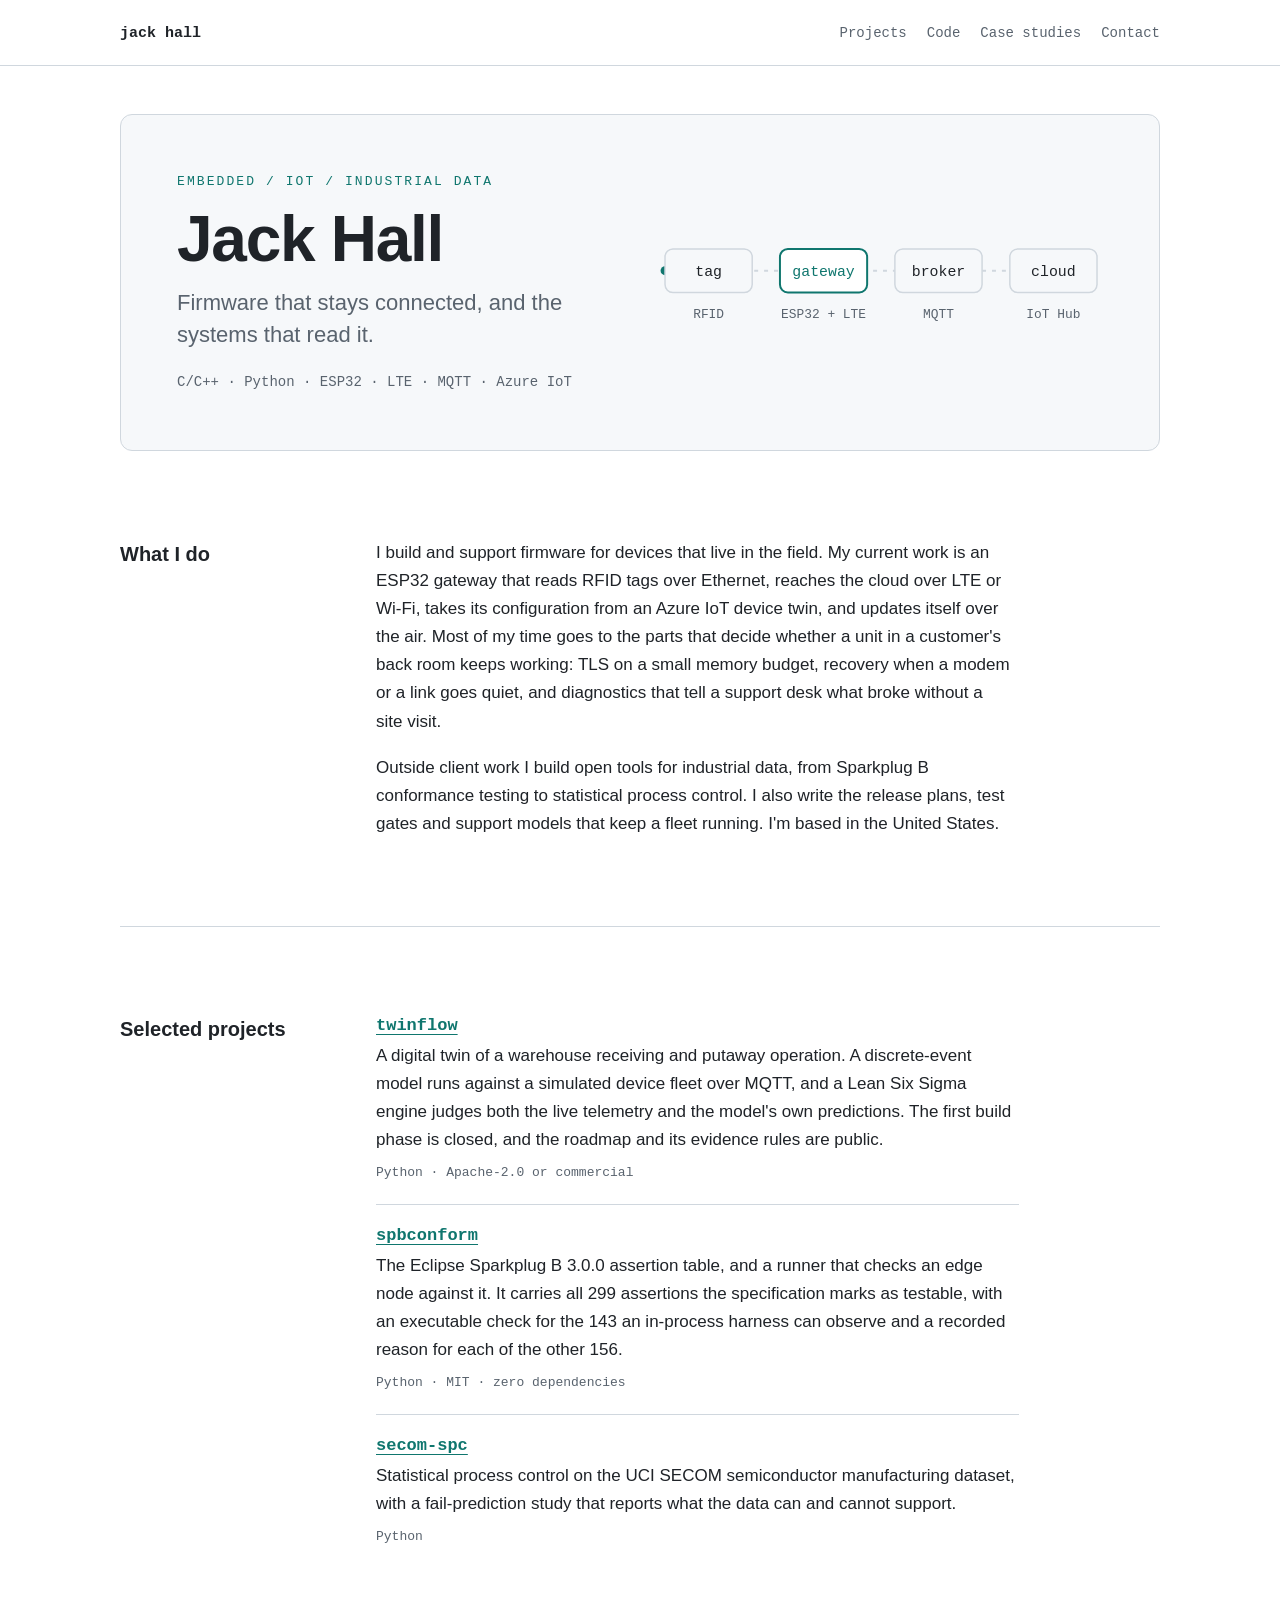
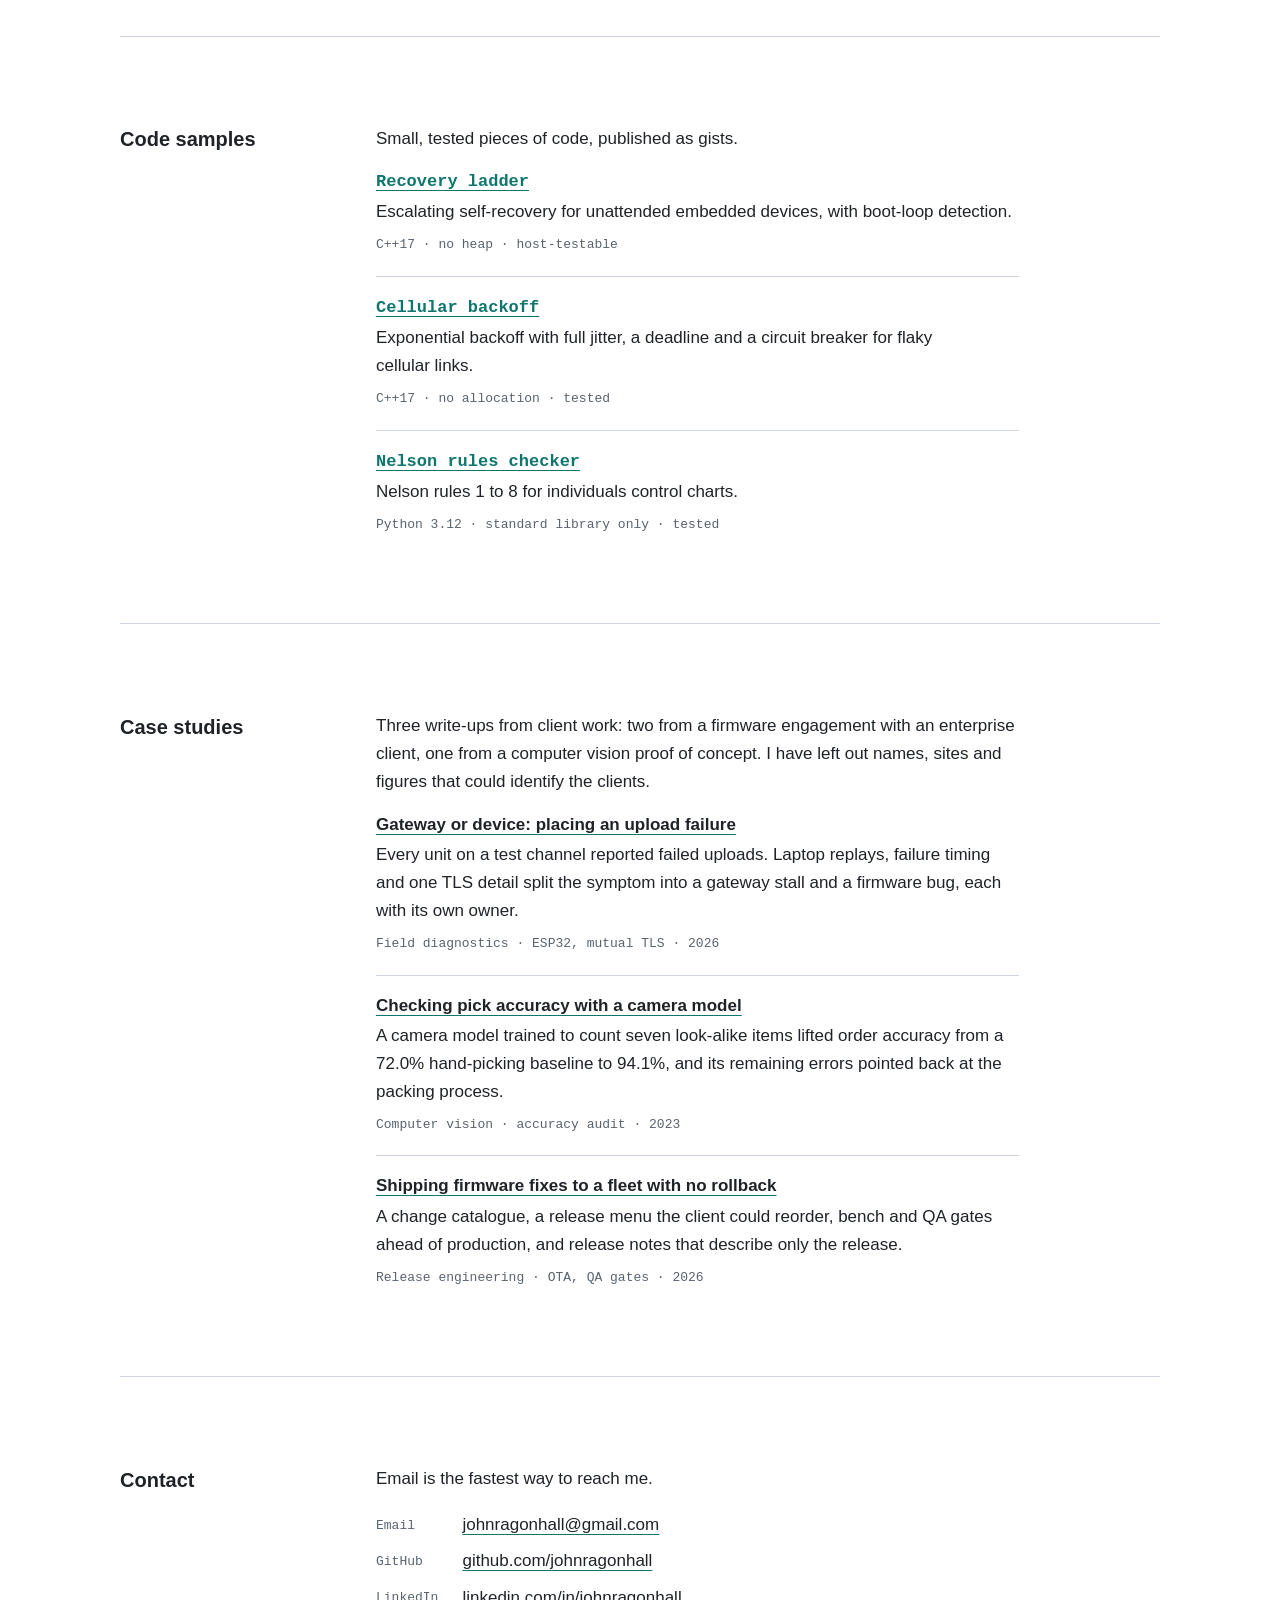
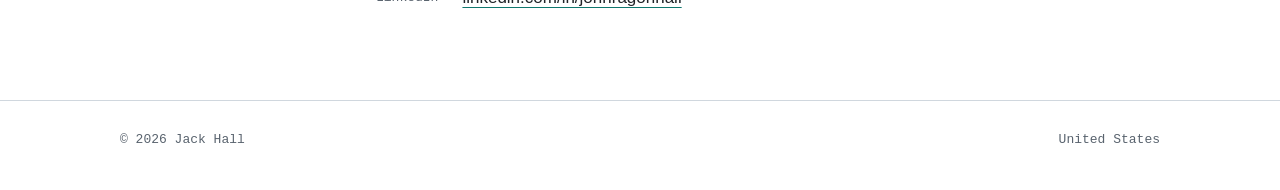
==== index.html @ 140b1123 "feat: publish portfolio site with three case studies - Home page with projects, code samples, case s" ====
<!doctype html>
<html lang="en">
<head>
  <meta charset="utf-8">
  <meta name="viewport" content="width=device-width, initial-scale=1">
  <title>Jack Hall</title>
  <meta name="description" content="Jack Hall, IoT and embedded systems engineer. Firmware that stays connected, and the systems that read it.">
  <meta name="color-scheme" content="light dark">
  <meta name="theme-color" content="#f6f8fa" media="(prefers-color-scheme: light)">
  <meta name="theme-color" content="#0d1117" media="(prefers-color-scheme: dark)">
  <link rel="icon" href="favicon.svg" type="image/svg+xml">
  <link rel="stylesheet" href="styles.css">
</head>
<body>
  <a class="skip" href="#main">Skip to content</a>

  <header class="site-head">
    <div class="wrap">
      <a class="brand" href="./">jack hall</a>
      <nav class="site-nav" aria-label="Primary">
        <ul>
          <li><a href="#projects">Projects</a></li>
          <li><a href="#code-samples">Code</a></li>
          <li><a href="#case-studies">Case studies</a></li>
          <li><a href="#contact">Contact</a></li>
        </ul>
      </nav>
    </div>
  </header>

  <main id="main" class="wrap">
    <section class="hero" aria-labelledby="name">
      <div>
        <p class="kicker">Embedded / IoT / Industrial data</p>
        <h1 id="name">Jack Hall</h1>
        <p class="tagline">Firmware that stays connected, and the systems that read it.</p>
        <p class="stack">C/C++&nbsp;· Python&nbsp;· ESP32&nbsp;· LTE&nbsp;· MQTT&nbsp;· Azure&nbsp;IoT</p>
      </div>
      <figure class="signal">
        <svg viewBox="-2 0 444 92" role="img" aria-labelledby="signal-title">
          <title id="signal-title">Signal path: an RFID tag, read by an ESP32 and LTE gateway, published through an MQTT broker to Azure IoT Hub</title>
          <line class="wire" x1="0" y1="34" x2="436" y2="34"/>
          <circle class="packet" cx="0" cy="34" r="4.5"/>
          <rect class="node" x="0" y="12" width="88" height="44" rx="8"/>
          <text class="label" x="44" y="39">tag</text>
          <text class="sub" x="44" y="82">RFID</text>
          <rect class="node-key" x="116" y="12" width="88" height="44" rx="8"/>
          <text class="label label-key" x="160" y="39">gateway</text>
          <text class="sub" x="160" y="82">ESP32 + LTE</text>
          <rect class="node" x="232" y="12" width="88" height="44" rx="8"/>
          <text class="label" x="276" y="39">broker</text>
          <text class="sub" x="276" y="82">MQTT</text>
          <rect class="node" x="348" y="12" width="88" height="44" rx="8"/>
          <text class="label" x="392" y="39">cloud</text>
          <text class="sub" x="392" y="82">IoT Hub</text>
        </svg>
      </figure>
    </section>

    <section class="section" aria-labelledby="what">
      <h2 id="what">What I do</h2>
      <div class="section-body">
        <p>I build and support firmware for devices that live in the field. My current work is an ESP32 gateway that reads RFID tags over Ethernet, reaches the cloud over LTE or Wi&#8209;Fi, takes its configuration from an Azure IoT device twin, and updates itself over the air. Most of my time goes to the parts that decide whether a unit in a customer's back room keeps working: TLS on a small memory budget, recovery when a modem or a link goes quiet, and diagnostics that tell a support desk what broke without a site visit.</p>
        <p>Outside client work I build open tools for industrial data, from Sparkplug B conformance testing to statistical process control. I also write the release plans, test gates and support models that keep a fleet running. I'm based in the United States.</p>
      </div>
    </section>

    <section class="section" id="projects" aria-labelledby="projects-h">
      <h2 id="projects-h">Selected projects</h2>
      <div class="section-body">
        <ul class="entries">
          <li>
            <h3><a class="repo" href="https://github.com/johnragonhall/twinflow">twinflow</a></h3>
            <p>A digital twin of a warehouse receiving and putaway operation. A discrete-event model runs against a simulated device fleet over MQTT, and a Lean Six Sigma engine judges both the live telemetry and the model's own predictions. The first build phase is closed, and the roadmap and its evidence rules are public.</p>
            <p class="meta">Python · Apache-2.0 or commercial</p>
          </li>
          <li>
            <h3><a class="repo" href="https://github.com/johnragonhall/spbconform">spbconform</a></h3>
            <p>The Eclipse Sparkplug B 3.0.0 assertion table, and a runner that checks an edge node against it. It carries all 299 assertions the specification marks as testable, with an executable check for the 143 an in-process harness can observe and a recorded reason for each of the other 156.</p>
            <p class="meta">Python · MIT · zero dependencies</p>
          </li>
          <li>
            <h3><a class="repo" href="https://github.com/johnragonhall/secom-spc">secom-spc</a></h3>
            <p>Statistical process control on the UCI SECOM semiconductor manufacturing dataset, with a fail-prediction study that reports what the data can and cannot support.</p>
            <p class="meta">Python</p>
          </li>
          <!-- Hidden until the repo is published:
          <li>
            <h3><a class="repo" href="https://github.com/johnragonhall/sparkplug-pipeline">sparkplug-pipeline</a></h3>
            <p>A Sparkplug B data pipeline.</p>
          </li>
          -->
        </ul>
      </div>
    </section>

    <section class="section" id="code-samples" aria-labelledby="samples-h">
      <h2 id="samples-h">Code samples</h2>
      <div class="section-body">
        <p>Small, tested pieces of code, published as gists.</p>
        <ul class="entries">
          <li>
            <h3><a class="repo" href="https://gist.github.com/johnragonhall/40e022699158dc6cc4e20941b1def484">Recovery ladder</a></h3>
            <p>Escalating self-recovery for unattended embedded devices, with boot-loop detection.</p>
            <p class="meta">C++17 · no heap · host-testable</p>
          </li>
          <li>
            <h3><a class="repo" href="https://gist.github.com/johnragonhall/dc041808503e7cbfaa6d99bd95b8b2a3">Cellular backoff</a></h3>
            <p>Exponential backoff with full jitter, a deadline and a circuit breaker for flaky cellular links.</p>
            <p class="meta">C++17 · no allocation · tested</p>
          </li>
          <li>
            <h3><a class="repo" href="https://gist.github.com/johnragonhall/897b5ff8f95737c4feb72646c48edca1">Nelson rules checker</a></h3>
            <p>Nelson rules 1 to 8 for individuals control charts.</p>
            <p class="meta">Python 3.12 · standard library only · tested</p>
          </li>
        </ul>
      </div>
    </section>

    <section class="section" id="case-studies" aria-labelledby="cases-h">
      <h2 id="cases-h">Case studies</h2>
      <div class="section-body">
        <p>Three write-ups from client work: two from a firmware engagement with an enterprise client, one from a computer vision proof of concept. I have left out names, sites and figures that could identify the clients.</p>
        <ul class="entries">
          <li>
            <h3><a href="case-studies/field-diagnostics.html">Gateway or device: placing an upload failure</a></h3>
            <p>Every unit on a test channel reported failed uploads. Laptop replays, failure timing and one TLS detail split the symptom into a gateway stall and a firmware bug, each with its own owner.</p>
            <p class="meta">Field diagnostics · ESP32, mutual TLS · 2026</p>
          </li>
          <li>
            <h3><a href="case-studies/vision-pick-audit.html">Checking pick accuracy with a camera model</a></h3>
            <p>A camera model trained to count seven look-alike items lifted order accuracy from a 72.0% hand-picking baseline to 94.1%, and its remaining errors pointed back at the packing process.</p>
            <p class="meta">Computer vision · accuracy audit · 2023</p>
          </li>
          <li>
            <h3><a href="case-studies/release-structure.html">Shipping firmware fixes to a fleet with no rollback</a></h3>
            <p>A change catalogue, a release menu the client could reorder, bench and QA gates ahead of production, and release notes that describe only the release.</p>
            <p class="meta">Release engineering · OTA, QA gates · 2026</p>
          </li>
        </ul>
      </div>
    </section>

    <section class="section" id="contact" aria-labelledby="contact-h">
      <h2 id="contact-h">Contact</h2>
      <div class="section-body">
        <p>Email is the fastest way to reach me.</p>
        <dl class="contact">
          <dt>Email</dt>
          <dd><a href="mailto:johnragonhall@gmail.com">johnragonhall@gmail.com</a></dd>
          <dt>GitHub</dt>
          <dd><a href="https://github.com/johnragonhall">github.com/johnragonhall</a></dd>
          <dt>LinkedIn</dt>
          <dd><a href="https://www.linkedin.com/in/johnragonhall">linkedin.com/in/johnragonhall</a></dd>
        </dl>
      </div>
    </section>
  </main>

  <footer class="site-foot">
    <div class="wrap">
      <p>© 2026 Jack Hall</p>
      <p>United States</p>
    </div>
  </footer>
</body>
</html>
---- styles.css ----
/* Tokens follow the GitHub profile banner (assets/banner-light.svg, banner-dark.svg). */
:root {
  color-scheme: light dark;
  --bg: #ffffff;
  --surface: #f6f8fa;
  --node: #ffffff;
  --ink: #1f2328;
  --muted: #59636e;
  --rule: #d0d7de;
  --accent: #0f766e;
  --accent-tint: rgb(15 118 110 / 0.09);
  --sans: -apple-system, BlinkMacSystemFont, "Segoe UI", "Noto Sans", Helvetica, Arial, sans-serif;
  --mono: ui-monospace, SFMono-Regular, "SF Mono", Menlo, Consolas, "Liberation Mono", monospace;
  --gutter: clamp(16px, 4vw, 40px);
  --measure: 68ch;
  --radius: 12px;
  --leading: 1.65;
}

@media (prefers-color-scheme: dark) {
  :root {
    --bg: #0d1117;
    --surface: #0d1117;
    --node: #151b23;
    --ink: #e6edf3;
    --muted: #9198a1;
    --rule: #30363d;
    --accent: #2dd4bf;
    --accent-tint: rgb(45 212 191 / 0.12);
    --leading: 1.72;
  }
}

*,
*::before,
*::after {
  box-sizing: border-box;
}

html {
  -webkit-text-size-adjust: 100%;
  text-size-adjust: 100%;
  scroll-padding-top: 1rem;
}

@media (prefers-reduced-motion: no-preference) {
  html {
    scroll-behavior: smooth;
  }
}

body {
  margin: 0;
  background: var(--bg);
  color: var(--ink);
  font-family: var(--sans);
  font-size: 1.0625rem;
  line-height: var(--leading);
  overflow-wrap: break-word;
}

h1,
h2,
h3 {
  line-height: 1.2;
  text-wrap: balance;
}

p,
li,
dd {
  text-wrap: pretty;
}

a {
  color: inherit;
  text-decoration-line: underline;
  text-decoration-color: var(--accent);
  text-decoration-thickness: 1px;
  text-underline-offset: 0.22em;
  transition: text-decoration-thickness 120ms cubic-bezier(0.25, 1, 0.5, 1);
}

a:hover {
  text-decoration-thickness: 2px;
}

:focus-visible {
  outline: 2px solid var(--accent);
  outline-offset: 3px;
  border-radius: 3px;
}

.skip {
  position: absolute;
  left: var(--gutter);
  top: -100px;
  z-index: 10;
  padding: 0.5rem 0.875rem;
  background: var(--ink);
  color: var(--bg);
  font-family: var(--mono);
  font-size: 0.875rem;
  border-radius: 6px;
  text-decoration: none;
}

.skip:focus {
  top: 12px;
}

.wrap {
  max-width: 70rem;
  margin-inline: auto;
  padding-inline: var(--gutter);
}

/* Header */

.site-head {
  border-bottom: 1px solid var(--rule);
}

.site-head .wrap {
  display: flex;
  flex-wrap: wrap;
  align-items: baseline;
  justify-content: space-between;
  gap: 0.5rem 1.5rem;
  padding-block: 1.125rem;
}

.brand {
  font-family: var(--mono);
  font-size: 0.9375rem;
  font-weight: 600;
  text-decoration: none;
}

.site-nav ul {
  display: flex;
  flex-wrap: wrap;
  gap: 0.25rem 1.25rem;
  margin: 0;
  padding: 0;
  list-style: none;
}

.site-nav a {
  font-family: var(--mono);
  font-size: 0.875rem;
  color: var(--muted);
  text-decoration: none;
}

.site-nav a:hover,
.site-nav a[aria-current="page"] {
  color: var(--ink);
  text-decoration: underline;
  text-decoration-color: var(--accent);
}

/* Hero, drawn after the banner card */

.hero {
  display: grid;
  gap: 2.5rem;
  align-items: center;
  margin-block: clamp(24px, 4vw, 48px) 0;
  padding: clamp(24px, 5vw, 56px);
  background: var(--surface);
  border: 1px solid var(--rule);
  border-radius: var(--radius);
}

@media (min-width: 62rem) {
  .hero {
    grid-template-columns: minmax(0, 1fr) minmax(0, 440px);
  }
}

.kicker {
  margin: 0 0 0.875rem;
  font-family: var(--mono);
  font-size: 0.8125rem;
  letter-spacing: 0.16em;
  text-transform: uppercase;
  color: var(--accent);
}

.hero h1 {
  margin: 0;
  font-size: clamp(2.5rem, 1.75rem + 3.5vw, 4rem);
  font-weight: 700;
  letter-spacing: -0.02em;
  line-height: 1.05;
}

.tagline {
  margin: 0.875rem 0 0;
  max-width: 34ch;
  font-size: clamp(1.125rem, 1rem + 0.6vw, 1.375rem);
  line-height: 1.45;
  color: var(--muted);
}

.stack {
  margin: 1.25rem 0 0;
  font-family: var(--mono);
  font-size: 0.875rem;
  color: var(--muted);
}

.signal {
  margin: 0;
  width: 100%;
  max-width: 440px;
}

.signal svg {
  display: block;
  width: 100%;
  height: auto;
  overflow: visible;
}

.signal .wire {
  stroke: var(--rule);
  stroke-width: 2;
  stroke-dasharray: 4 6;
}

.signal .node {
  fill: var(--surface);
  stroke: var(--rule);
  stroke-width: 1.5;
}

.signal .node-key {
  fill: var(--node);
  stroke: var(--accent);
  stroke-width: 2;
}

.signal text {
  font-family: var(--mono);
  text-anchor: middle;
}

.signal .label {
  font-size: 15px;
  fill: var(--ink);
}

.signal .label-key {
  fill: var(--accent);
}

.signal .sub {
  font-size: 13px;
  fill: var(--muted);
}

.signal .packet {
  fill: var(--accent);
}

@media (prefers-reduced-motion: no-preference) {
  .signal .packet {
    animation: travel 4.8s linear infinite;
  }
}

@media (prefers-reduced-motion: reduce) {
  .signal .packet {
    opacity: 0;
  }
}

@keyframes travel {
  from {
    transform: translateX(0);
  }
  to {
    transform: translateX(436px);
  }
}

/* Sections: heading in a narrow column, text at a readable measure */

.section {
  padding-block: clamp(44px, 7vw, 88px);
  border-top: 1px solid var(--rule);
}

.hero + .section {
  border-top: 0;
}

.section > h2,
.section > .section-body {
  min-width: 0;
}

.section > h2 {
  margin: 0 0 1.25rem;
  font-size: 1.25rem;
  font-weight: 650;
}

@media (min-width: 56rem) {
  .section {
    display: grid;
    grid-template-columns: 13rem minmax(0, 1fr);
    column-gap: 3rem;
  }

  .section > h2 {
    margin: 0;
    padding-top: 0.15rem;
  }
}

.section-body {
  max-width: var(--measure);
}

.section-body > :first-child {
  margin-top: 0;
}

.section-body > :last-child {
  margin-bottom: 0;
}

.section-body p {
  margin: 0 0 1.125rem;
}

/* Project and case study lists */

.entries {
  margin: 0;
  padding: 0;
  list-style: none;
}

.entries > li {
  padding-block: 1.25rem;
  border-bottom: 1px solid var(--rule);
}

.entries > li:first-child {
  padding-top: 0;
}

.entries > li:last-child {
  border-bottom: 0;
  padding-bottom: 0;
}

.entries h3 {
  margin: 0;
  font-size: 1.0625rem;
  font-weight: 650;
}

.entries .repo {
  font-family: var(--mono);
  color: var(--accent);
}

.entries p {
  margin: 0.375rem 0 0;
}

.meta {
  font-family: var(--mono);
  font-size: 0.8125rem;
  color: var(--muted);
}

.entries .meta {
  margin-top: 0.5rem;
}

.status {
  display: inline-block;
  margin-left: 0.5rem;
  padding: 0 0.5rem;
  font-family: var(--mono);
  font-size: 0.75rem;
  font-weight: 400;
  line-height: 1.6;
  color: var(--muted);
  border: 1px solid var(--rule);
  border-radius: 999px;
  vertical-align: 0.1em;
}

.contact {
  display: grid;
  grid-template-columns: max-content minmax(0, 1fr);
  gap: 0.5rem 1.5rem;
  margin: 0;
}

.contact dt {
  font-family: var(--mono);
  font-size: 0.8125rem;
  color: var(--muted);
  padding-top: 0.2rem;
}

.contact dd {
  margin: 0;
}

/* Footer */

.site-foot {
  border-top: 1px solid var(--rule);
}

.site-foot .wrap {
  display: flex;
  flex-wrap: wrap;
  justify-content: space-between;
  gap: 0.5rem 1.5rem;
  padding-block: 1.75rem 2.5rem;
  font-family: var(--mono);
  font-size: 0.8125rem;
  color: var(--muted);
}

.site-foot p {
  margin: 0;
}

/* Case study pages */

.case-head {
  padding-block: clamp(36px, 6vw, 72px) clamp(28px, 4vw, 44px);
}

.case-head h1 {
  margin: 0;
  max-width: 24ch;
  font-size: clamp(2rem, 1.5rem + 2.4vw, 3rem);
  font-weight: 700;
  letter-spacing: -0.015em;
}

.dek {
  margin: 1rem 0 0;
  max-width: 60ch;
  font-size: clamp(1.0625rem, 1rem + 0.4vw, 1.25rem);
  line-height: 1.5;
  color: var(--muted);
}

.facts {
  display: grid;
  grid-template-columns: repeat(auto-fit, minmax(12rem, 1fr));
  gap: 1rem 2rem;
  margin: 2rem 0 0;
  padding-block: 1.125rem;
  border-block: 1px solid var(--rule);
}

.facts div {
  min-width: 0;
}

.facts dt {
  font-family: var(--mono);
  font-size: 0.8125rem;
  color: var(--muted);
}

.facts dd {
  margin: 0.125rem 0 0;
  font-size: 0.9375rem;
  line-height: 1.5;
}

.case .section-body h3 {
  margin: 2rem 0 0.5rem;
  font-size: 1.0625rem;
  font-weight: 650;
}

.case .section-body h3:first-child {
  margin-top: 0;
}

.case .section-body ul {
  margin: 0 0 1.125rem;
  padding-left: 1.25rem;
}

.case .section-body li {
  margin-bottom: 0.625rem;
}

.case .section-body li::marker {
  color: var(--accent);
}

.num {
  font-variant-numeric: tabular-nums;
}

/* Figures inside case studies */

.figure {
  margin: 1.75rem 0;
}

.figure figcaption {
  margin-bottom: 0.75rem;
  font-family: var(--mono);
  font-size: 0.8125rem;
  color: var(--muted);
}

.data {
  width: 100%;
  border-collapse: collapse;
  font-size: 0.9375rem;
  line-height: 1.5;
}

.data th,
.data td {
  padding: 0.625rem 0.75rem 0.625rem 0;
  text-align: left;
  vertical-align: top;
  border-bottom: 1px solid var(--rule);
}

.data thead th {
  font-family: var(--mono);
  font-size: 0.8125rem;
  font-weight: 400;
  color: var(--muted);
  border-bottom-color: var(--ink);
}

.data tbody th {
  font-weight: 600;
}

.data tfoot td,
.data tfoot th {
  font-weight: 650;
  border-bottom: 0;
}

.data .r {
  text-align: right;
  padding-right: 1rem;
  font-variant-numeric: tabular-nums;
}

.points {
  display: inline-block;
  padding: 0.0625rem 0.5rem;
  font-family: var(--mono);
  font-size: 0.8125rem;
  white-space: nowrap;
  color: var(--accent);
  background: var(--accent-tint);
  border-radius: 6px;
}

.points.neutral {
  color: var(--muted);
  background: transparent;
  border: 1px solid var(--rule);
}

.carries {
  display: block;
  margin-top: 0.125rem;
  font-weight: 400;
  font-size: 0.875rem;
  color: var(--muted);
}

.bar {
  width: 30%;
  padding-right: 0;
}

.bar span {
  display: block;
  height: 10px;
  margin-top: 0.45rem;
  width: var(--w);
  min-width: 3px;
  background: var(--accent);
  border-radius: 2px;
}

@media (max-width: 40rem) {
  .stacked thead {
    position: absolute;
    width: 1px;
    height: 1px;
    overflow: hidden;
    clip-path: inset(50%);
    white-space: nowrap;
  }

  .stacked tr {
    display: block;
    padding-block: 0.75rem;
    border-bottom: 1px solid var(--rule);
  }

  .stacked th,
  .stacked td {
    display: block;
    padding: 0.125rem 0;
    border: 0;
  }

  .stacked td[data-label]::before {
    content: attr(data-label);
    display: block;
    font-family: var(--mono);
    font-size: 0.75rem;
    color: var(--muted);
  }

  .bar {
    width: 22%;
  }
}

/* Release path: a real sequence, so it carries step numbers */

.flow {
  counter-reset: step;
  display: grid;
  gap: 0;
  margin: 0;
  padding: 0;
  list-style: none;
}

.flow li {
  counter-increment: step;
  position: relative;
  padding: 0 0 1.25rem 2.5rem;
  margin: 0;
}

.flow li::before {
  content: counter(step);
  position: absolute;
  left: 0;
  top: 0;
  display: grid;
  place-items: center;
  width: 1.75rem;
  height: 1.75rem;
  font-family: var(--mono);
  font-size: 0.8125rem;
  color: var(--accent);
  background: var(--bg);
  border: 1px solid var(--accent);
  border-radius: 50%;
}

.flow li::after {
  content: "";
  position: absolute;
  left: calc(0.875rem - 0.5px);
  top: 1.75rem;
  bottom: 0;
  width: 1px;
  background: var(--rule);
}

.flow li:last-child::after {
  display: none;
}

.flow strong {
  display: block;
  font-weight: 650;
  line-height: 1.75rem;
}

.flow span {
  display: block;
  font-size: 0.9375rem;
  line-height: 1.5;
  color: var(--muted);
}

.case-nav {
  display: flex;
  flex-wrap: wrap;
  justify-content: space-between;
  gap: 1rem 2rem;
  padding-block: 2rem;
  border-top: 1px solid var(--rule);
  font-family: var(--mono);
  font-size: 0.875rem;
}

.visually-hidden {
  position: absolute;
  width: 1px;
  height: 1px;
  overflow: hidden;
  clip-path: inset(50%);
  white-space: nowrap;
}

.case .section {
  padding-block: clamp(36px, 5vw, 64px);
}

.case .case-head + .section {
  border-top: 0;
  padding-top: clamp(16px, 3vw, 32px);
}
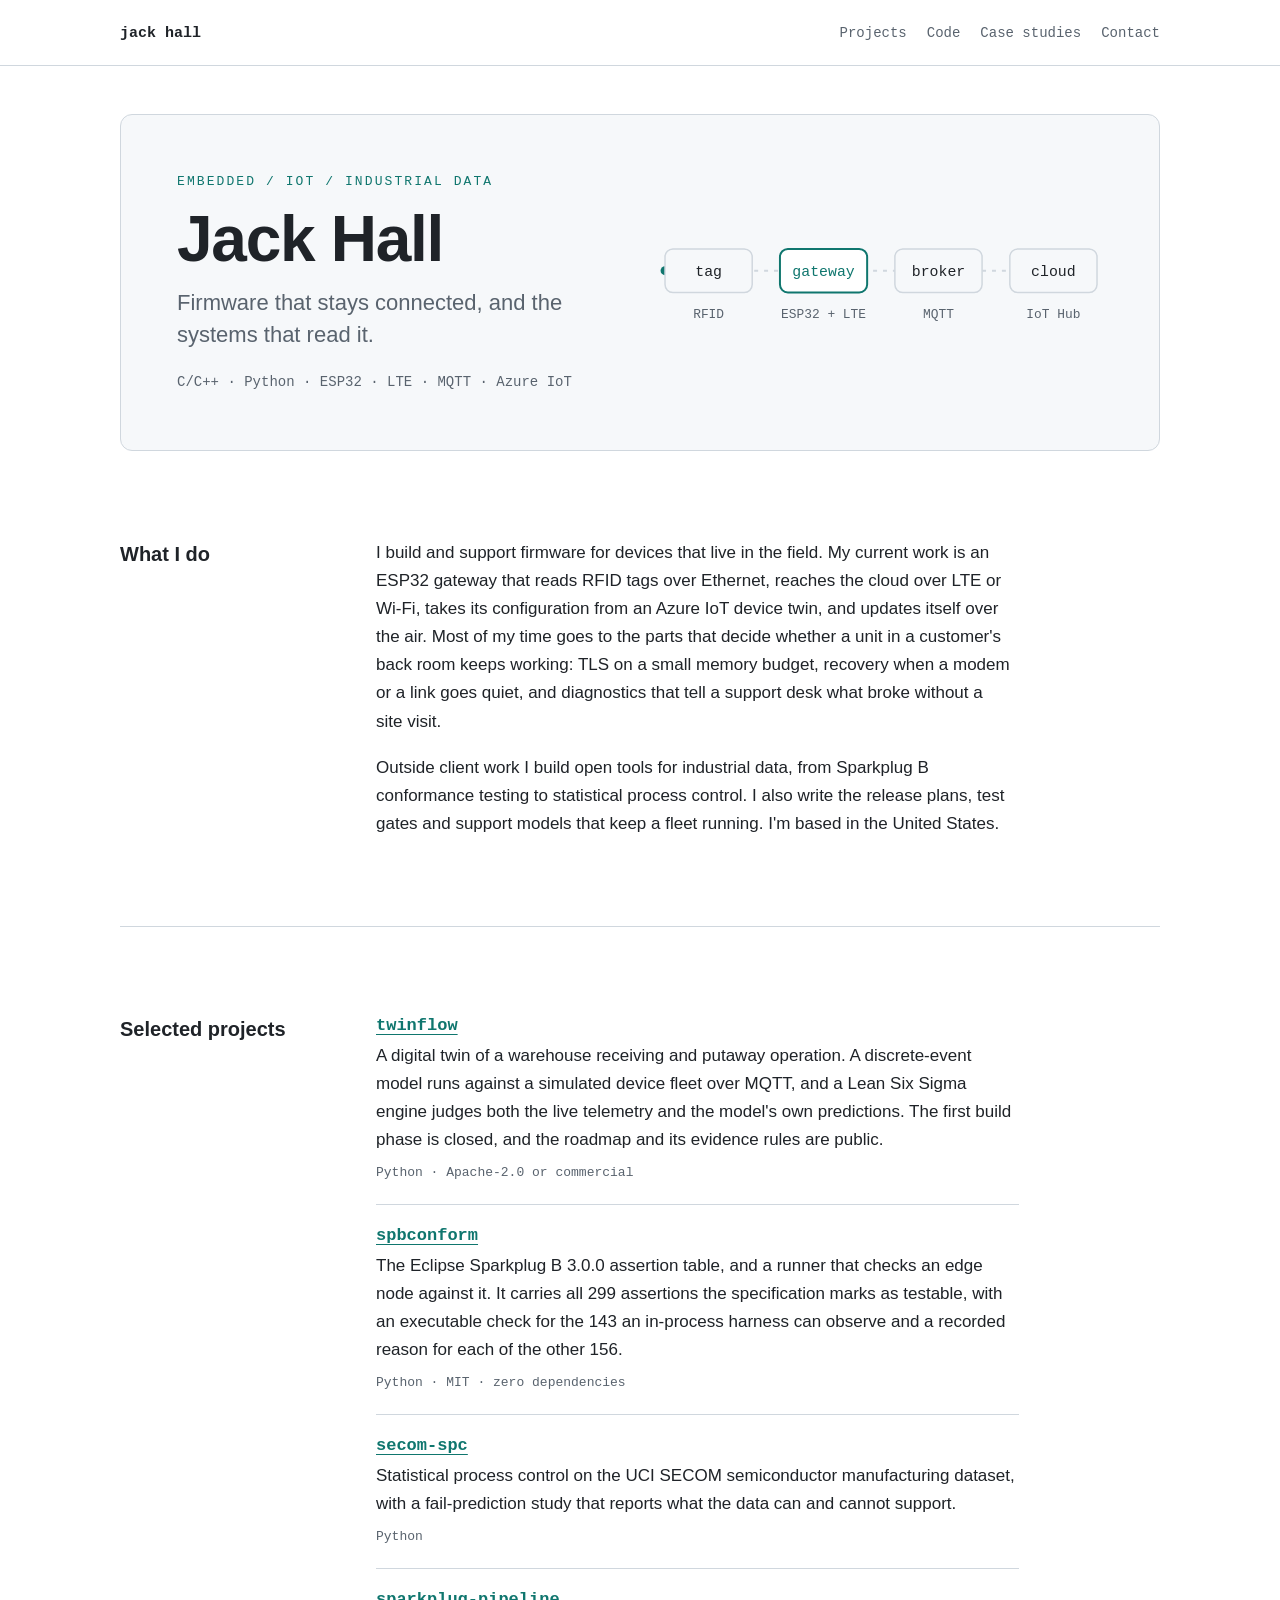
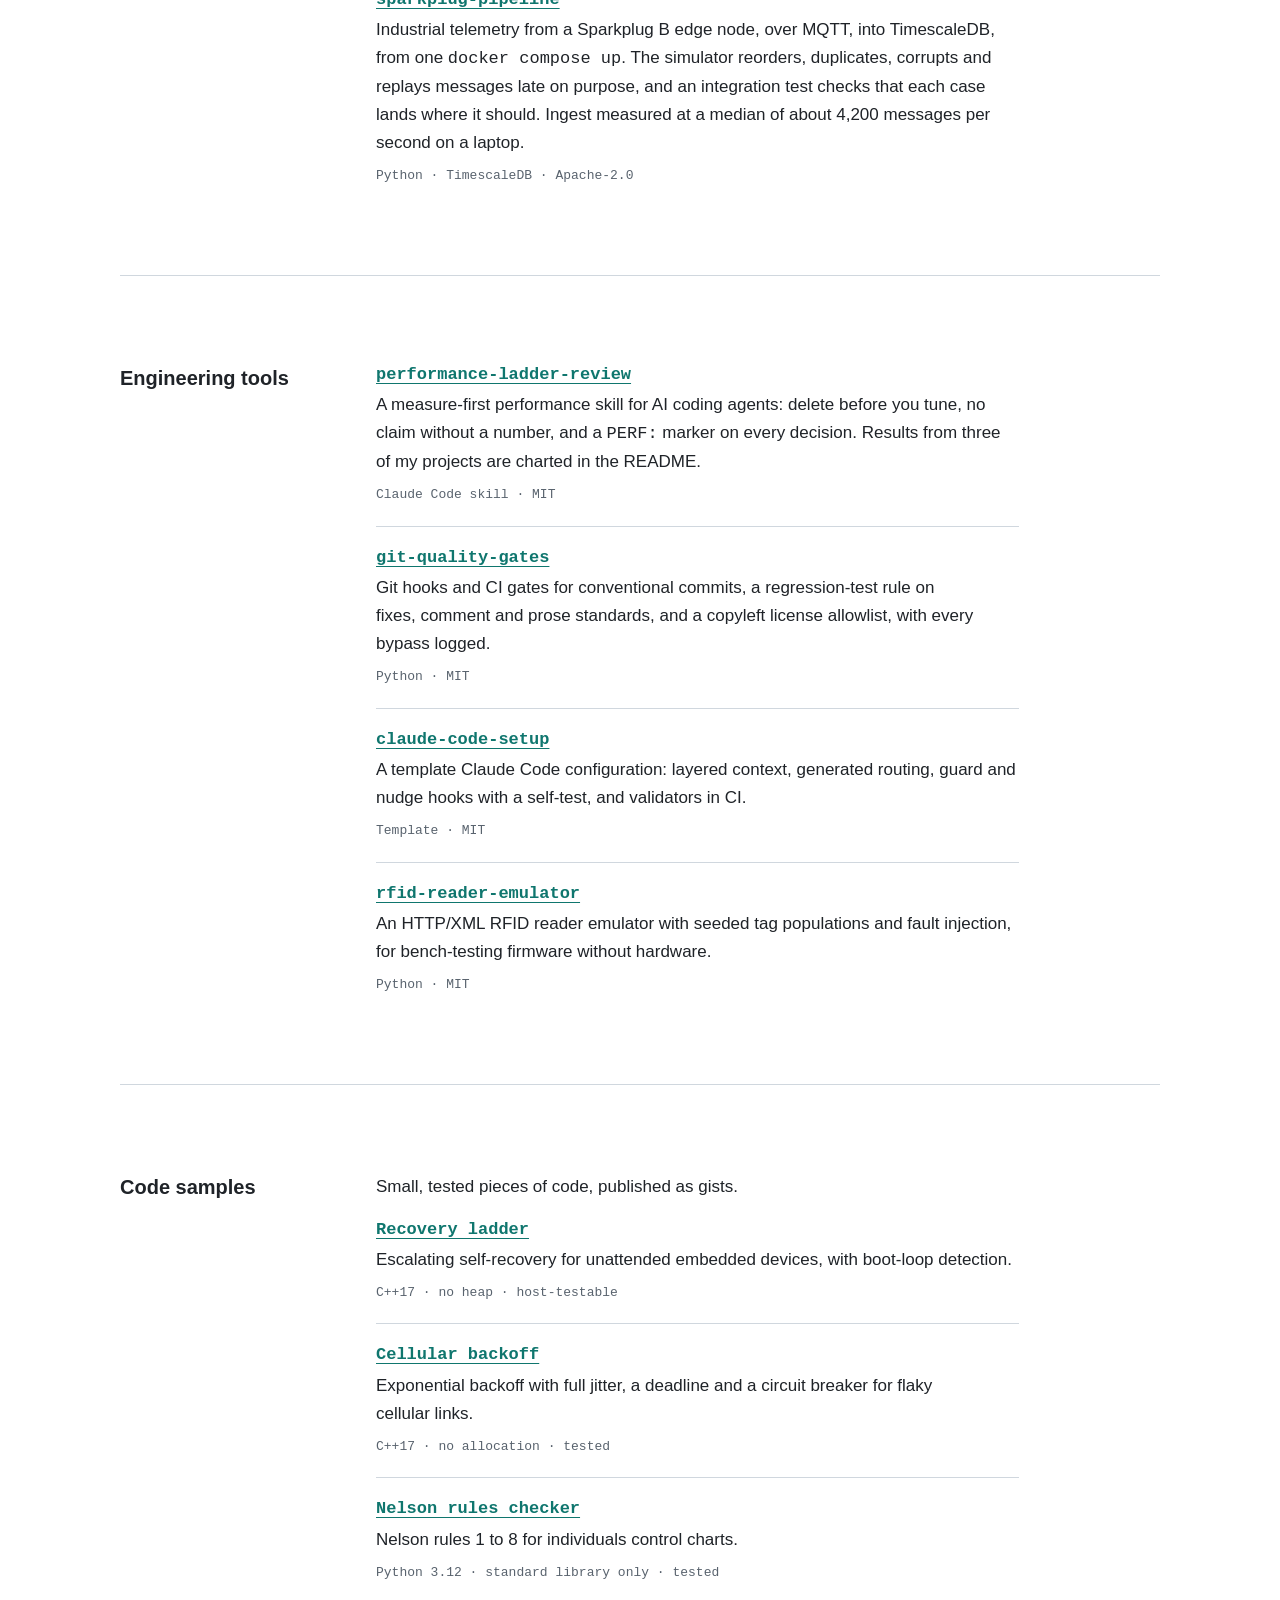
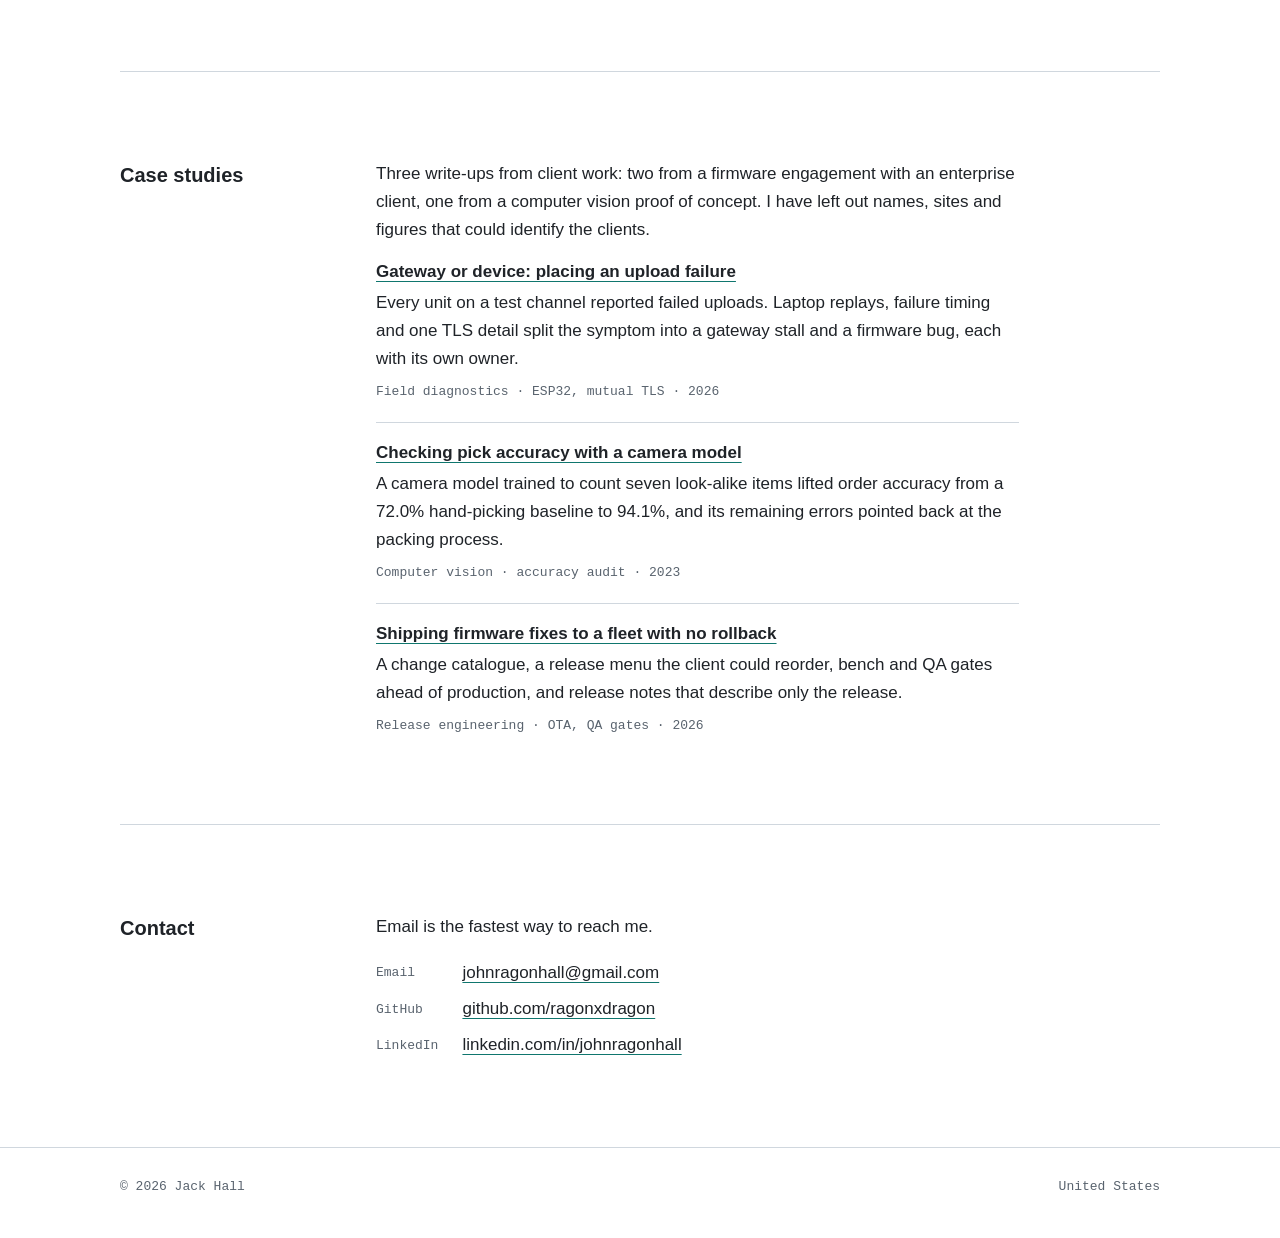
==== commit 80b23083: "feat: add the pipeline and engineering tools, and use the ragonxdragon account links" ====
--- a/index.html
+++ b/index.html
@@ -70,26 +70,53 @@
       <div class="section-body">
         <ul class="entries">
           <li>
-            <h3><a class="repo" href="https://github.com/johnragonhall/twinflow">twinflow</a></h3>
+            <h3><a class="repo" href="https://github.com/ragonxdragon/twinflow">twinflow</a></h3>
             <p>A digital twin of a warehouse receiving and putaway operation. A discrete-event model runs against a simulated device fleet over MQTT, and a Lean Six Sigma engine judges both the live telemetry and the model's own predictions. The first build phase is closed, and the roadmap and its evidence rules are public.</p>
             <p class="meta">Python · Apache-2.0 or commercial</p>
           </li>
           <li>
-            <h3><a class="repo" href="https://github.com/johnragonhall/spbconform">spbconform</a></h3>
+            <h3><a class="repo" href="https://github.com/ragonxdragon/spbconform">spbconform</a></h3>
             <p>The Eclipse Sparkplug B 3.0.0 assertion table, and a runner that checks an edge node against it. It carries all 299 assertions the specification marks as testable, with an executable check for the 143 an in-process harness can observe and a recorded reason for each of the other 156.</p>
             <p class="meta">Python · MIT · zero dependencies</p>
           </li>
           <li>
-            <h3><a class="repo" href="https://github.com/johnragonhall/secom-spc">secom-spc</a></h3>
+            <h3><a class="repo" href="https://github.com/ragonxdragon/secom-spc">secom-spc</a></h3>
             <p>Statistical process control on the UCI SECOM semiconductor manufacturing dataset, with a fail-prediction study that reports what the data can and cannot support.</p>
             <p class="meta">Python</p>
           </li>
-          <!-- Hidden until the repo is published:
           <li>
-            <h3><a class="repo" href="https://github.com/johnragonhall/sparkplug-pipeline">sparkplug-pipeline</a></h3>
-            <p>A Sparkplug B data pipeline.</p>
+            <h3><a class="repo" href="https://github.com/ragonxdragon/sparkplug-pipeline">sparkplug-pipeline</a></h3>
+            <p>Industrial telemetry from a Sparkplug B edge node, over MQTT, into TimescaleDB, from one <code>docker compose up</code>. The simulator reorders, duplicates, corrupts and replays messages late on purpose, and an integration test checks that each case lands where it should. Ingest measured at a median of about 4,200 messages per second on a laptop.</p>
+            <p class="meta">Python · TimescaleDB · Apache-2.0</p>
           </li>
-          -->
+        </ul>
+      </div>
+    </section>
+
+    <section class="section" id="tools" aria-labelledby="tools-h">
+      <h2 id="tools-h">Engineering tools</h2>
+      <div class="section-body">
+        <ul class="entries">
+          <li>
+            <h3><a class="repo" href="https://github.com/ragonxdragon/performance-ladder-review">performance-ladder-review</a></h3>
+            <p>A measure-first performance skill for AI coding agents: delete before you tune, no claim without a number, and a <code>PERF:</code> marker on every decision. Results from three of my projects are charted in the README.</p>
+            <p class="meta">Claude Code skill · MIT</p>
+          </li>
+          <li>
+            <h3><a class="repo" href="https://github.com/ragonxdragon/git-quality-gates">git-quality-gates</a></h3>
+            <p>Git hooks and CI gates for conventional commits, a regression-test rule on fixes, comment and prose standards, and a copyleft license allowlist, with every bypass logged.</p>
+            <p class="meta">Python · MIT</p>
+          </li>
+          <li>
+            <h3><a class="repo" href="https://github.com/ragonxdragon/claude-code-setup">claude-code-setup</a></h3>
+            <p>A template Claude Code configuration: layered context, generated routing, guard and nudge hooks with a self-test, and validators in CI.</p>
+            <p class="meta">Template · MIT</p>
+          </li>
+          <li>
+            <h3><a class="repo" href="https://github.com/ragonxdragon/rfid-reader-emulator">rfid-reader-emulator</a></h3>
+            <p>An HTTP/XML RFID reader emulator with seeded tag populations and fault injection, for bench-testing firmware without hardware.</p>
+            <p class="meta">Python · MIT</p>
+          </li>
         </ul>
       </div>
     </section>
@@ -100,17 +127,17 @@
         <p>Small, tested pieces of code, published as gists.</p>
         <ul class="entries">
           <li>
-            <h3><a class="repo" href="https://gist.github.com/johnragonhall/40e022699158dc6cc4e20941b1def484">Recovery ladder</a></h3>
+            <h3><a class="repo" href="https://gist.github.com/ragonxdragon/40e022699158dc6cc4e20941b1def484">Recovery ladder</a></h3>
             <p>Escalating self-recovery for unattended embedded devices, with boot-loop detection.</p>
             <p class="meta">C++17 · no heap · host-testable</p>
           </li>
           <li>
-            <h3><a class="repo" href="https://gist.github.com/johnragonhall/dc041808503e7cbfaa6d99bd95b8b2a3">Cellular backoff</a></h3>
+            <h3><a class="repo" href="https://gist.github.com/ragonxdragon/dc041808503e7cbfaa6d99bd95b8b2a3">Cellular backoff</a></h3>
             <p>Exponential backoff with full jitter, a deadline and a circuit breaker for flaky cellular links.</p>
             <p class="meta">C++17 · no allocation · tested</p>
           </li>
           <li>
-            <h3><a class="repo" href="https://gist.github.com/johnragonhall/897b5ff8f95737c4feb72646c48edca1">Nelson rules checker</a></h3>
+            <h3><a class="repo" href="https://gist.github.com/ragonxdragon/897b5ff8f95737c4feb72646c48edca1">Nelson rules checker</a></h3>
             <p>Nelson rules 1 to 8 for individuals control charts.</p>
             <p class="meta">Python 3.12 · standard library only · tested</p>
           </li>
@@ -150,7 +177,7 @@
           <dt>Email</dt>
           <dd><a href="mailto:johnragonhall@gmail.com">johnragonhall@gmail.com</a></dd>
           <dt>GitHub</dt>
-          <dd><a href="https://github.com/johnragonhall">github.com/johnragonhall</a></dd>
+          <dd><a href="https://github.com/ragonxdragon">github.com/ragonxdragon</a></dd>
           <dt>LinkedIn</dt>
           <dd><a href="https://www.linkedin.com/in/johnragonhall">linkedin.com/in/johnragonhall</a></dd>
         </dl>
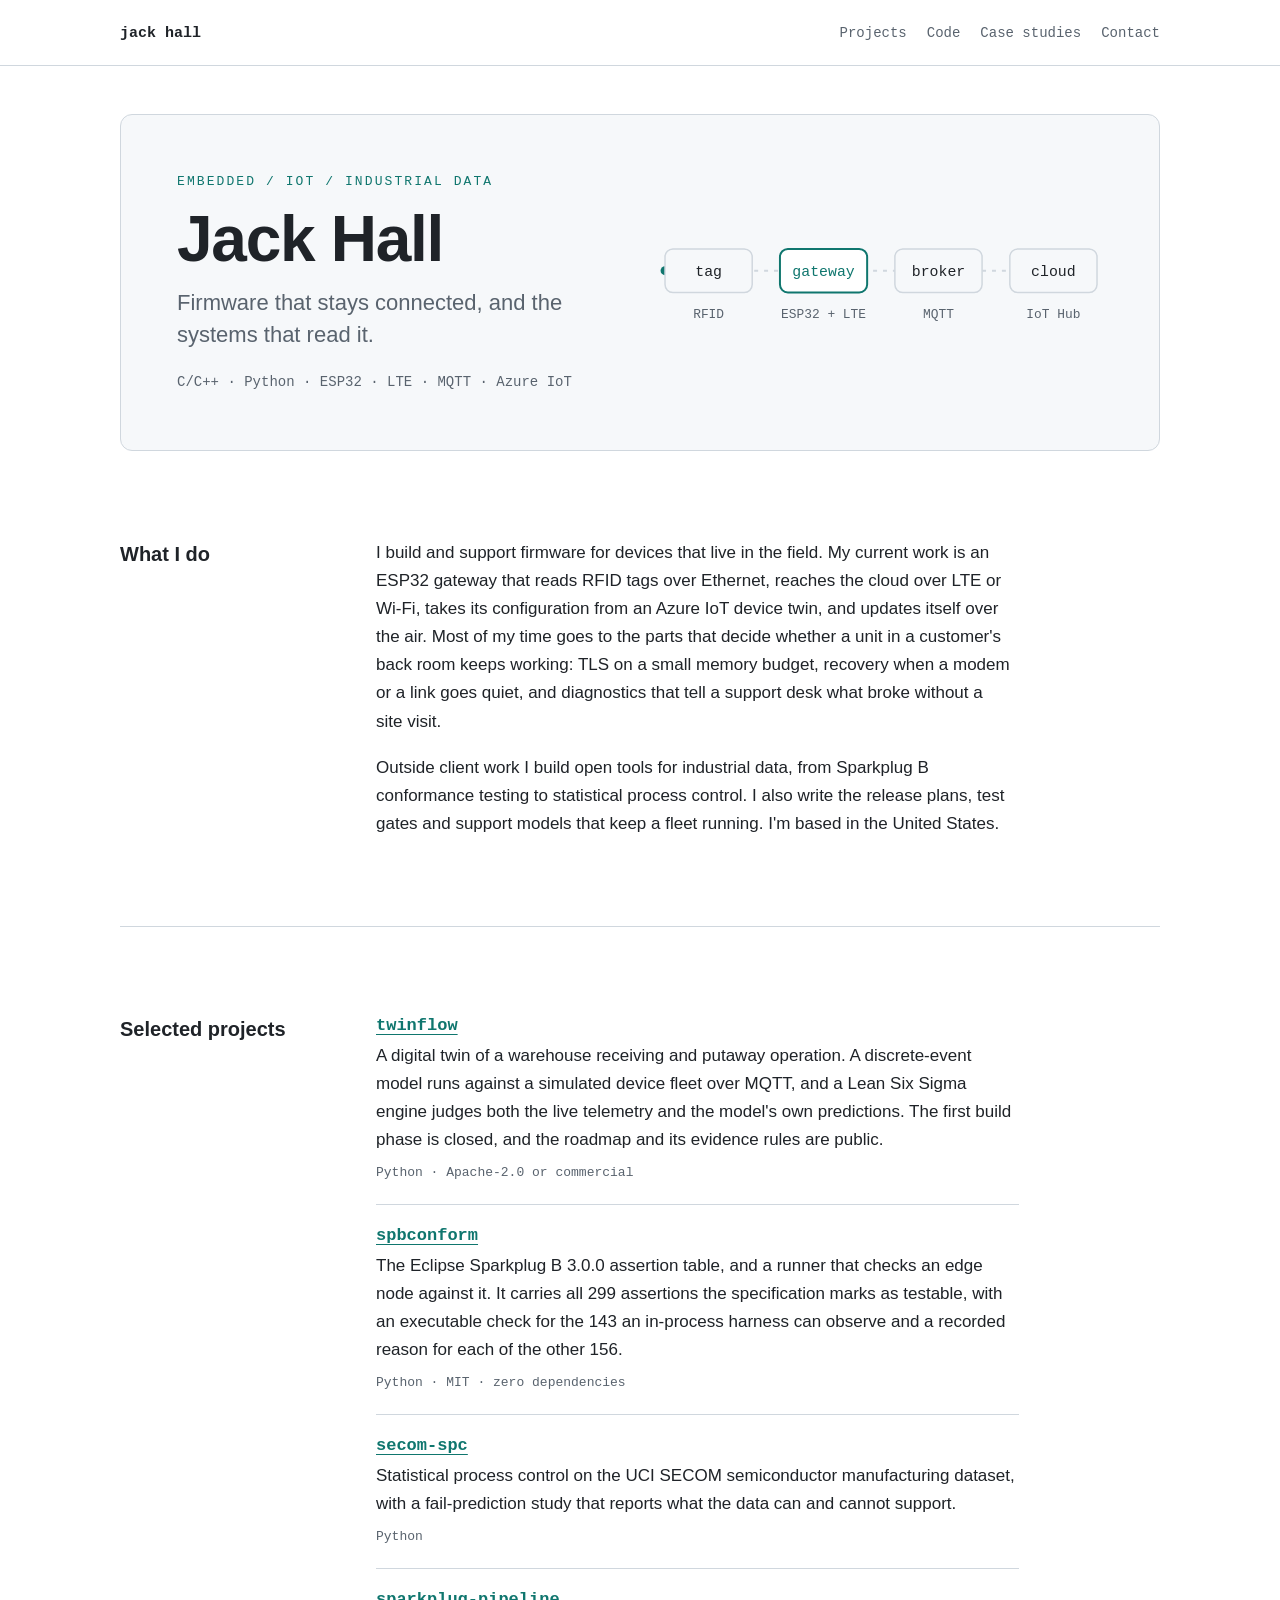
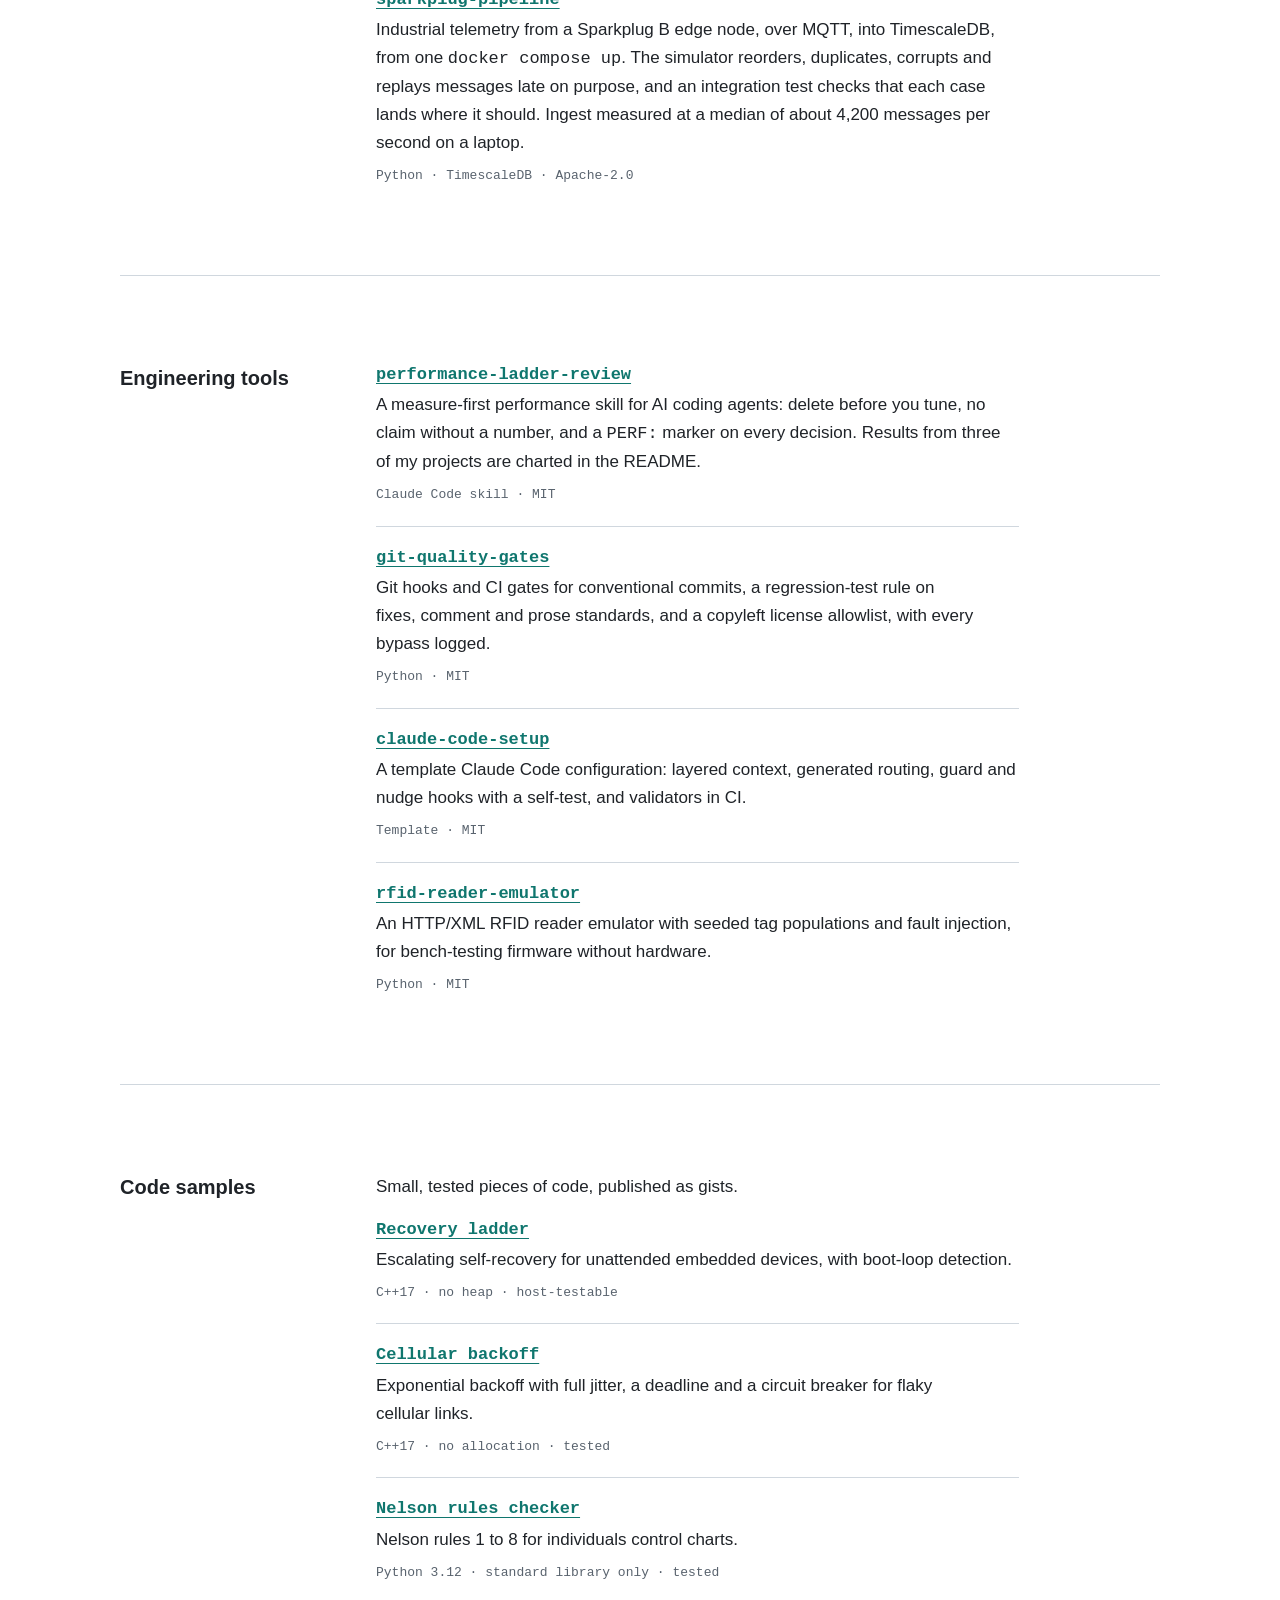
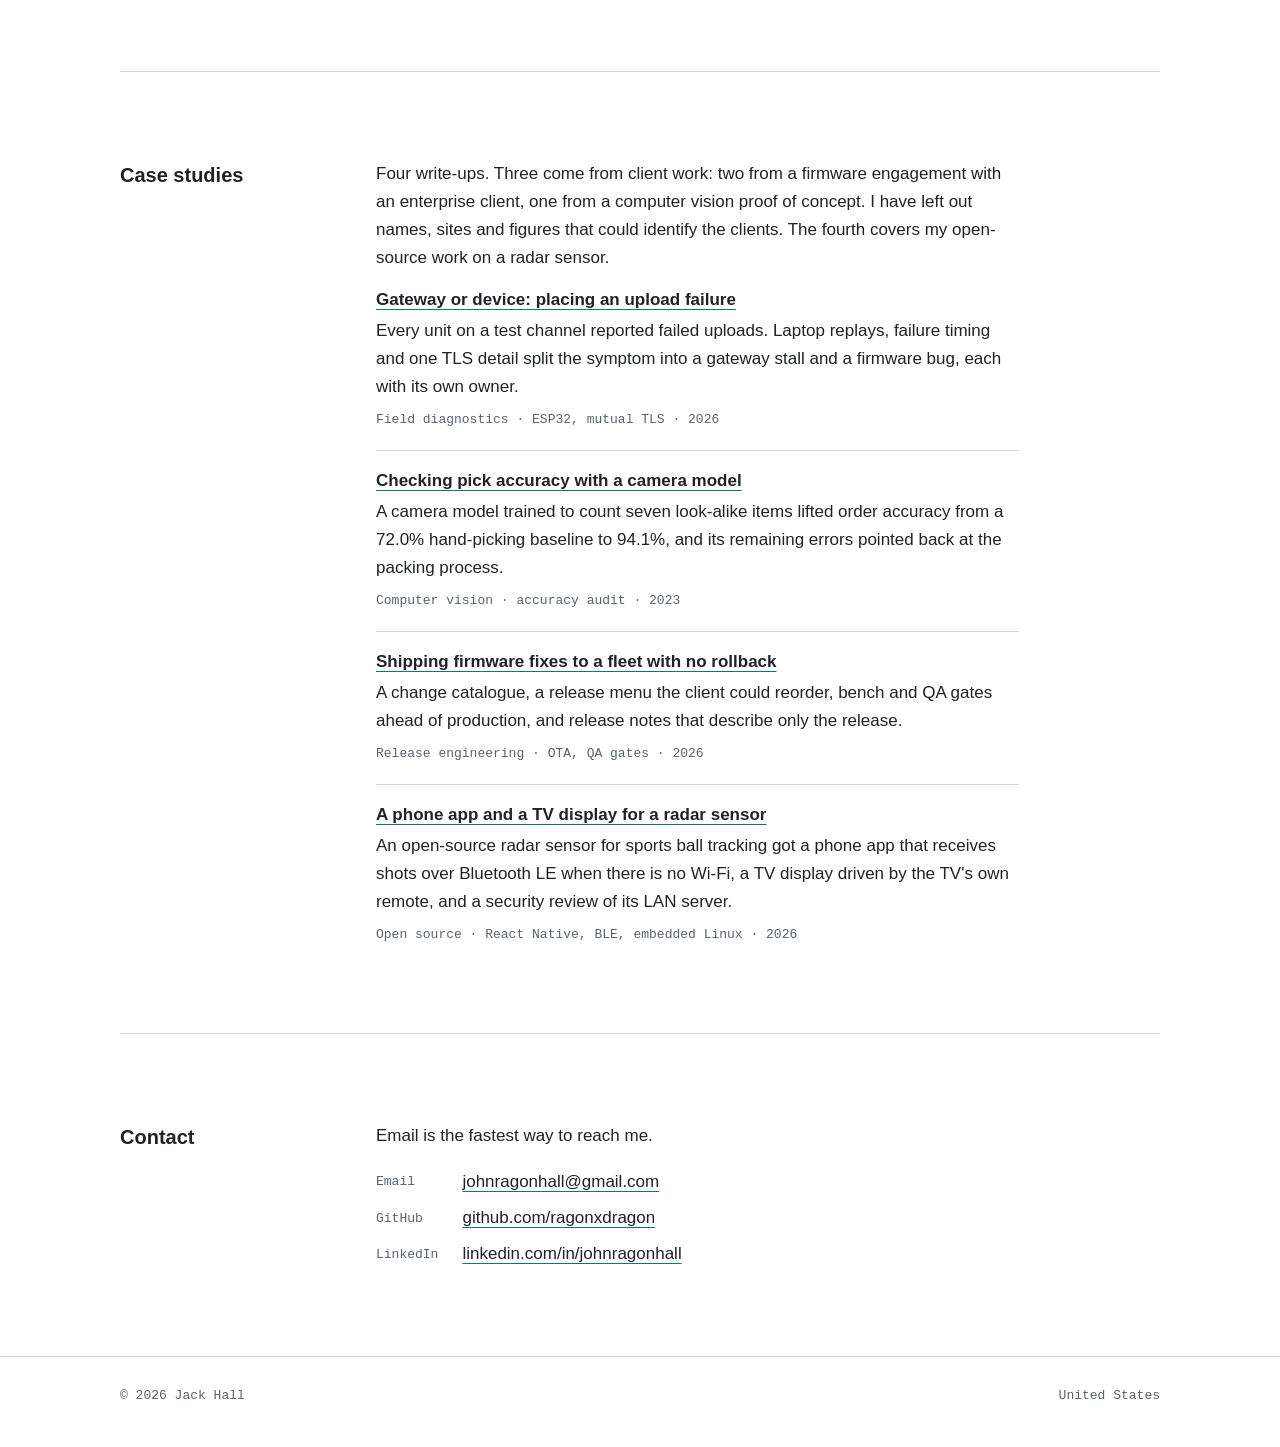
==== commit 023c5300: "feat: add a case study on a phone app and TV display for a radar sensor" ====
--- a/index.html
+++ b/index.html
@@ -148,7 +148,7 @@
     <section class="section" id="case-studies" aria-labelledby="cases-h">
       <h2 id="cases-h">Case studies</h2>
       <div class="section-body">
-        <p>Three write-ups from client work: two from a firmware engagement with an enterprise client, one from a computer vision proof of concept. I have left out names, sites and figures that could identify the clients.</p>
+        <p>Four write-ups. Three come from client work: two from a firmware engagement with an enterprise client, one from a computer vision proof of concept. I have left out names, sites and figures that could identify the clients. The fourth covers my open-source work on a radar sensor.</p>
         <ul class="entries">
           <li>
             <h3><a href="case-studies/field-diagnostics.html">Gateway or device: placing an upload failure</a></h3>
@@ -164,6 +164,11 @@
             <h3><a href="case-studies/release-structure.html">Shipping firmware fixes to a fleet with no rollback</a></h3>
             <p>A change catalogue, a release menu the client could reorder, bench and QA gates ahead of production, and release notes that describe only the release.</p>
             <p class="meta">Release engineering · OTA, QA gates · 2026</p>
+          </li>
+          <li>
+            <h3><a href="case-studies/radar-companion.html">A phone app and a TV display for a radar sensor</a></h3>
+            <p>An open-source radar sensor for sports ball tracking got a phone app that receives shots over Bluetooth LE when there is no Wi-Fi, a TV display driven by the TV's own remote, and a security review of its LAN server.</p>
+            <p class="meta">Open source · React Native, BLE, embedded Linux · 2026</p>
           </li>
         </ul>
       </div>
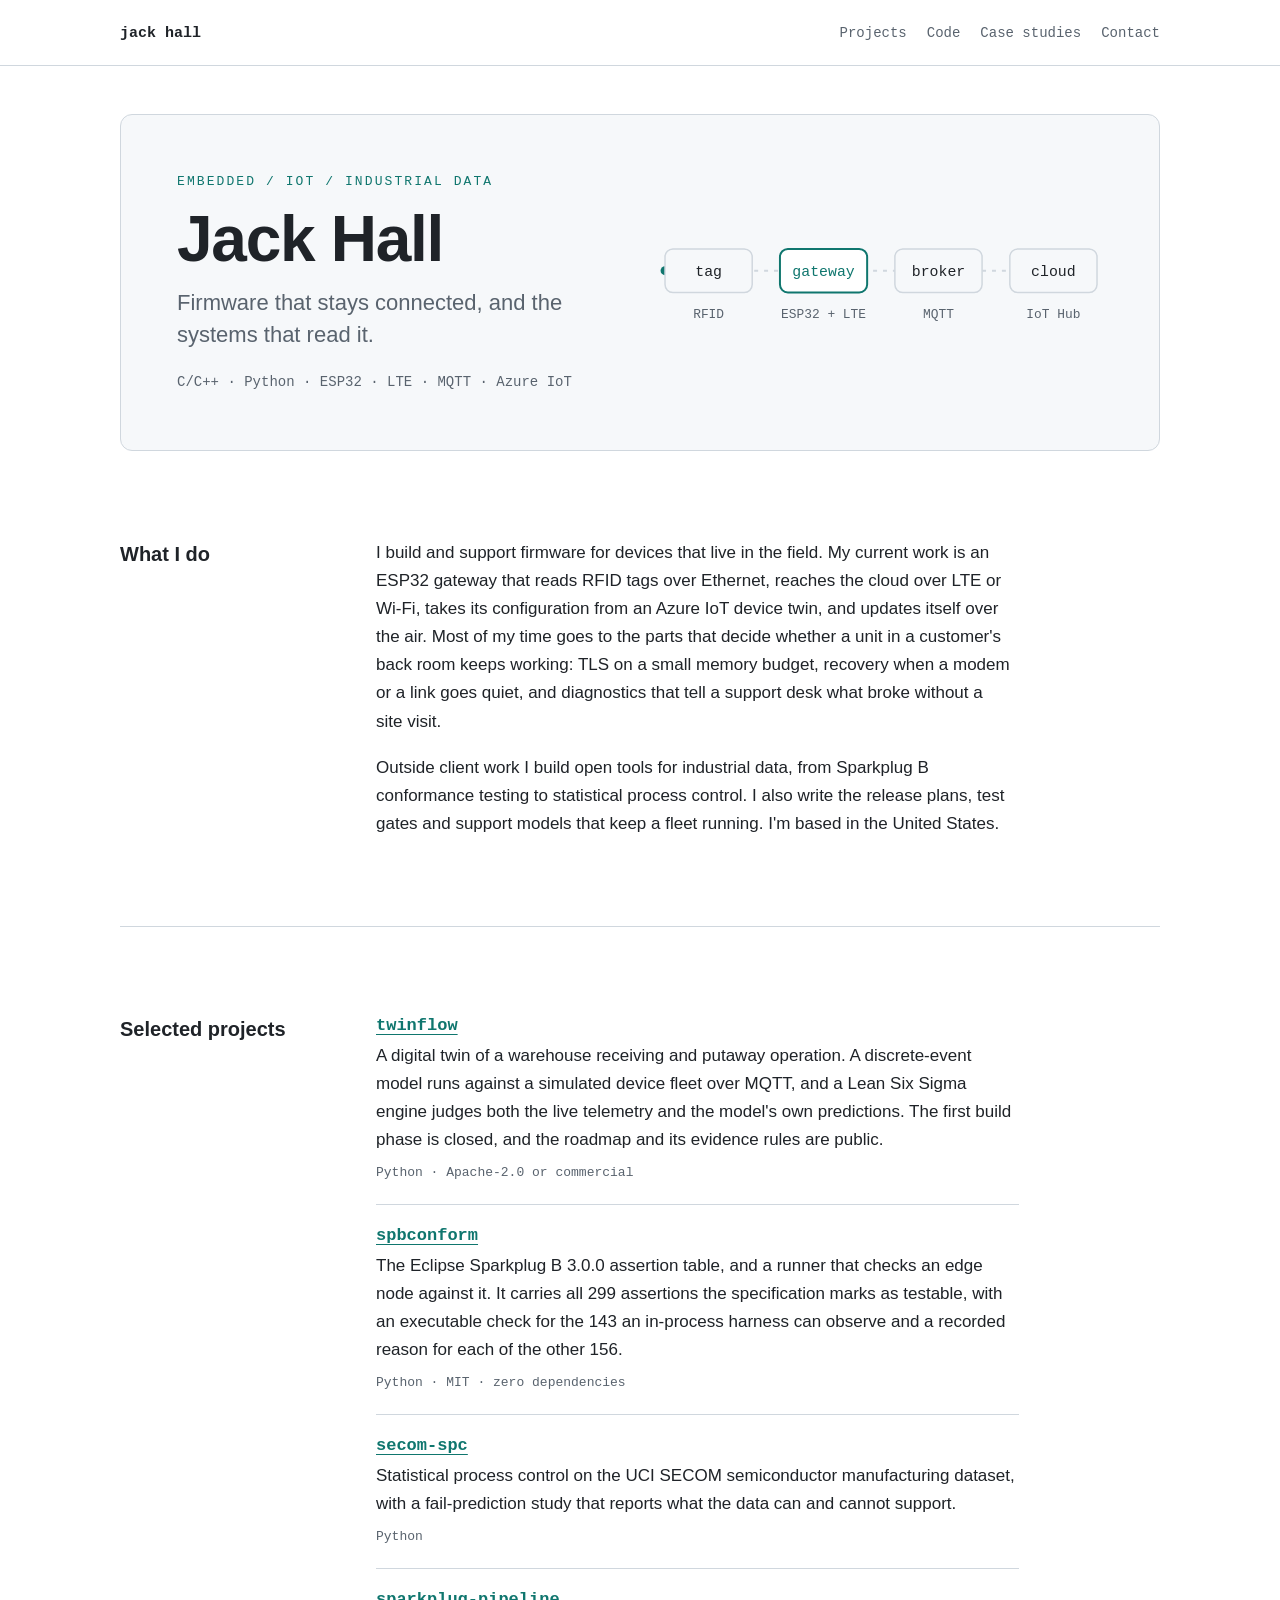
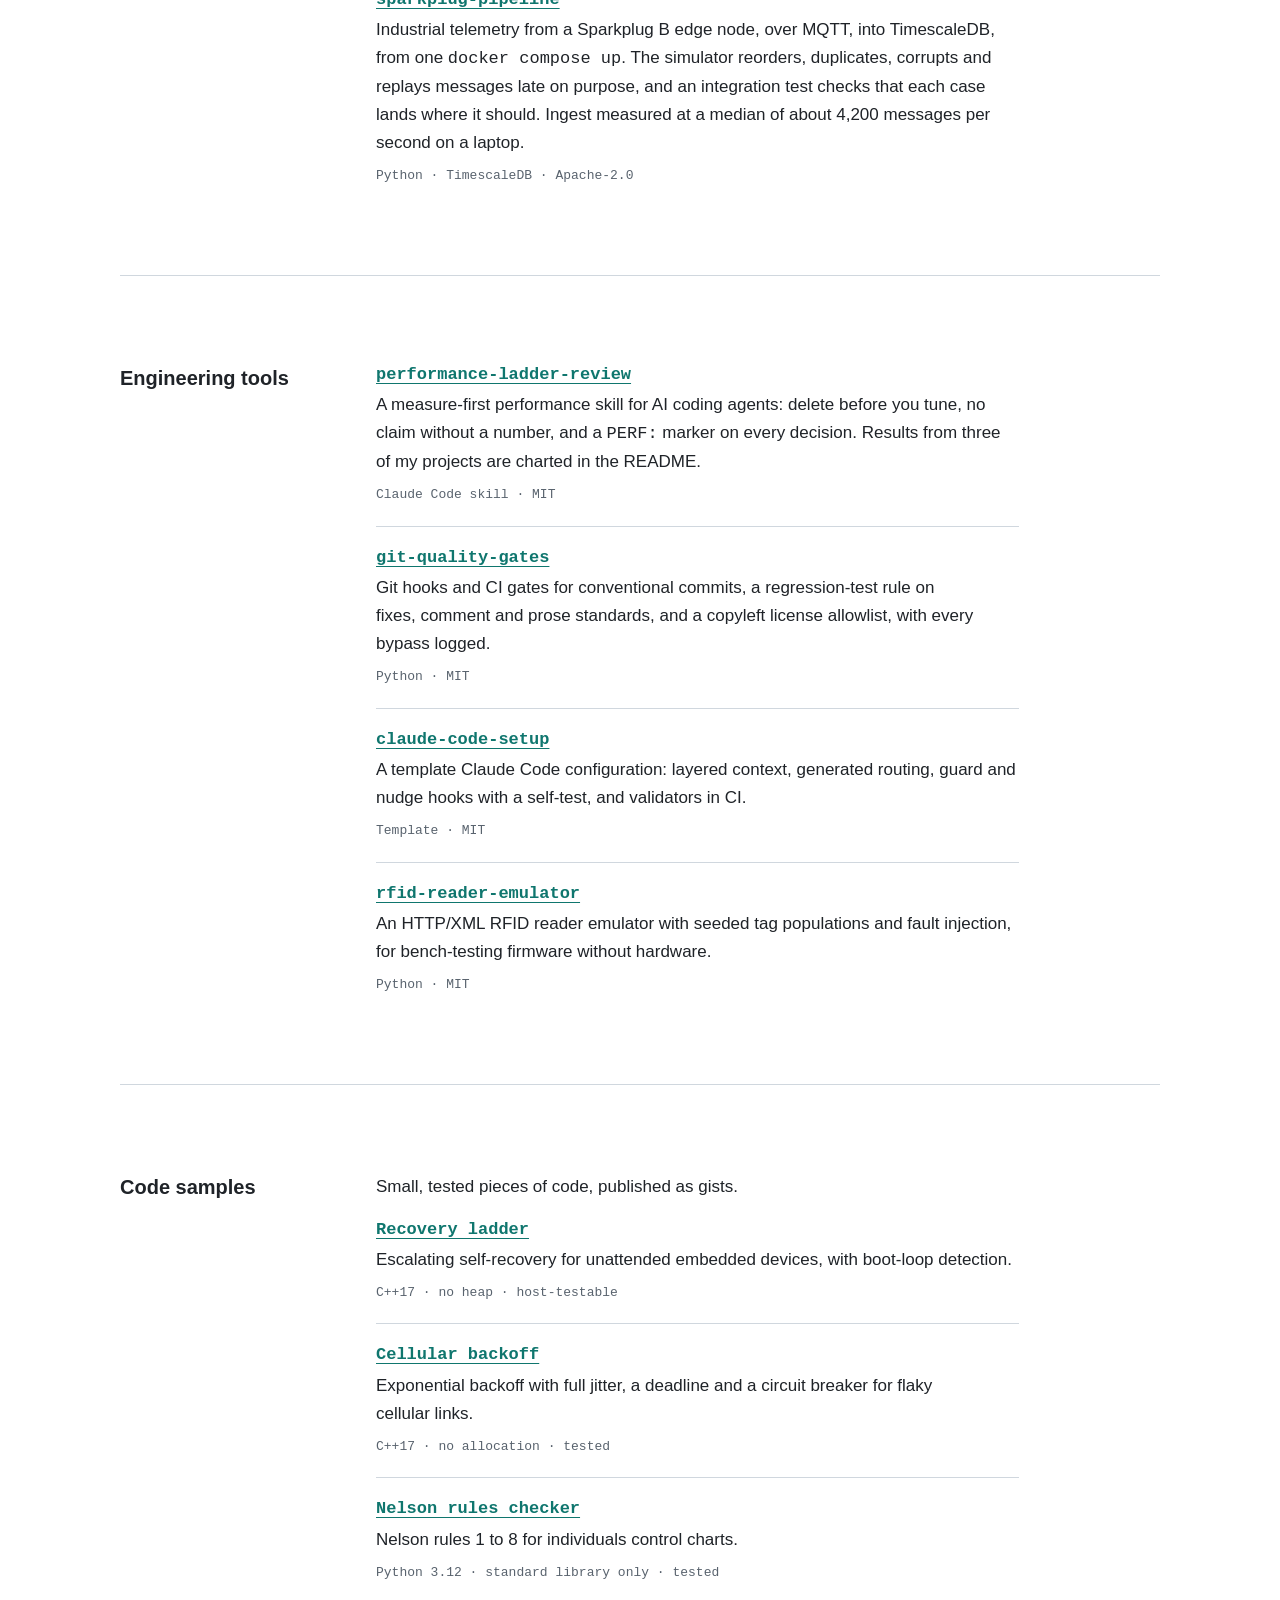
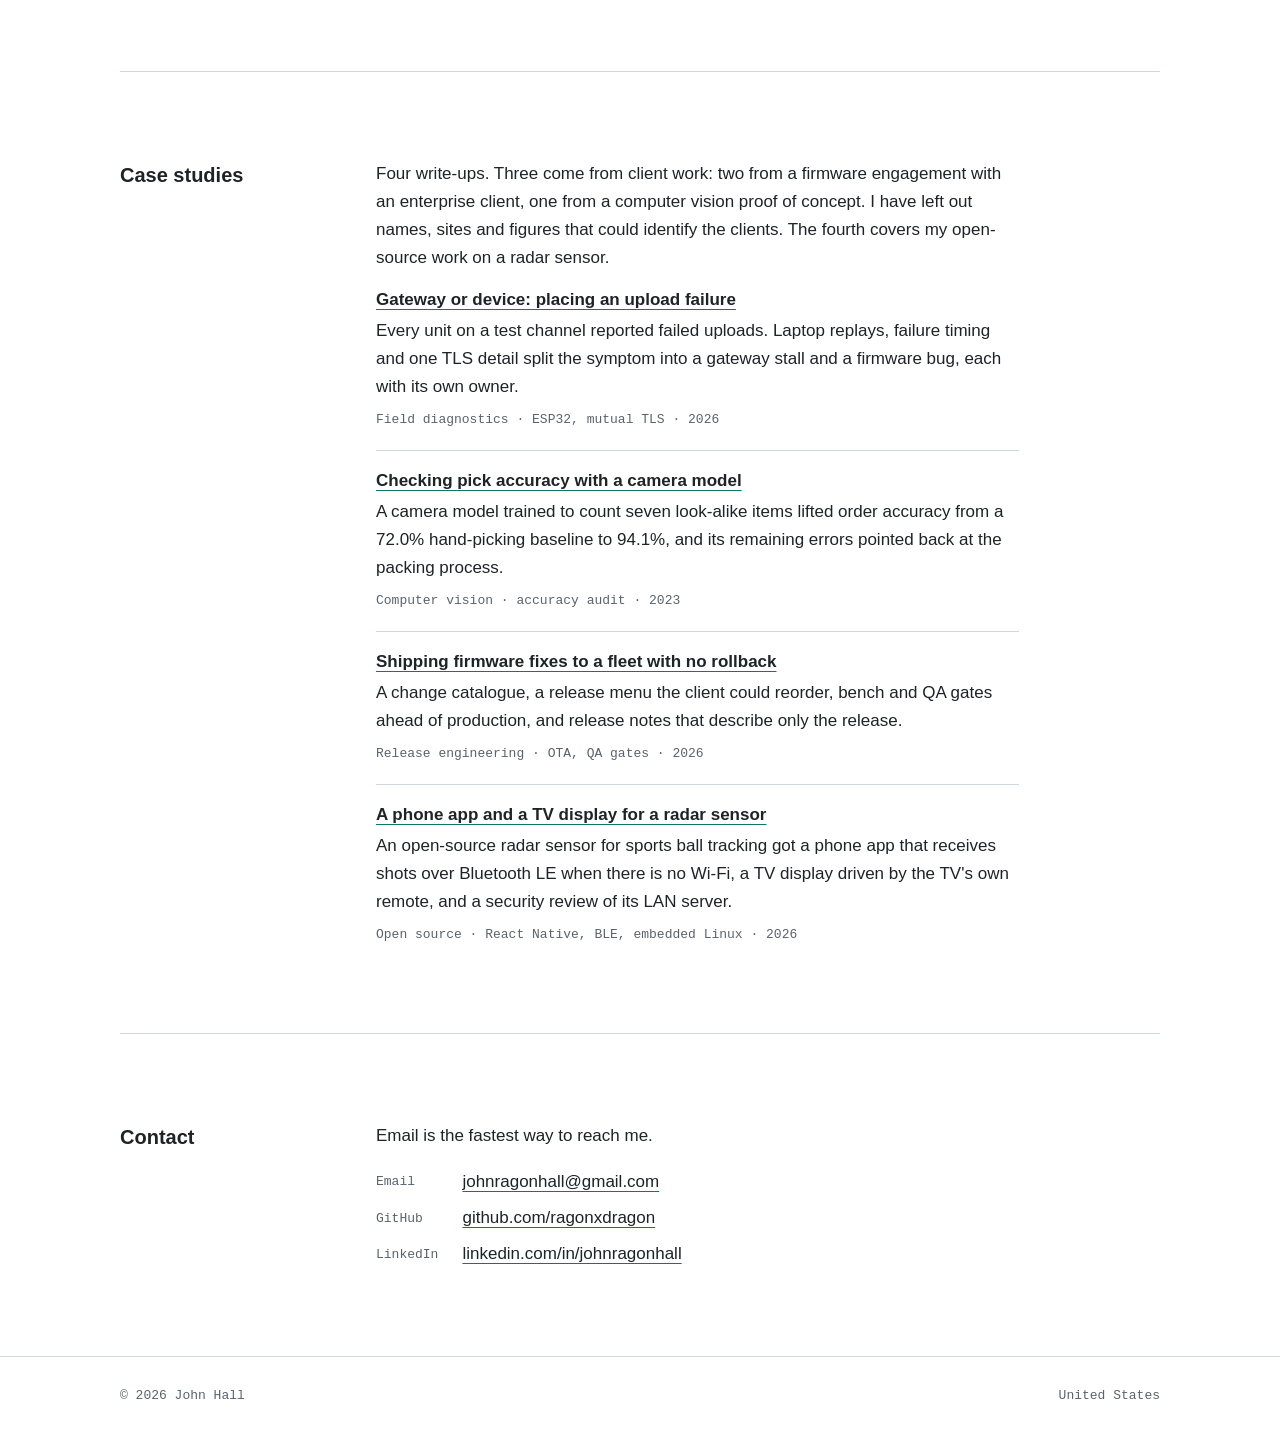
==== commit 39eaa88a: "chore: use the legal name John Hall in copyright and author metadata" ====
--- a/index.html
+++ b/index.html
@@ -192,7 +192,7 @@
 
   <footer class="site-foot">
     <div class="wrap">
-      <p>© 2026 Jack Hall</p>
+      <p>© 2026 John Hall</p>
       <p>United States</p>
     </div>
   </footer>
